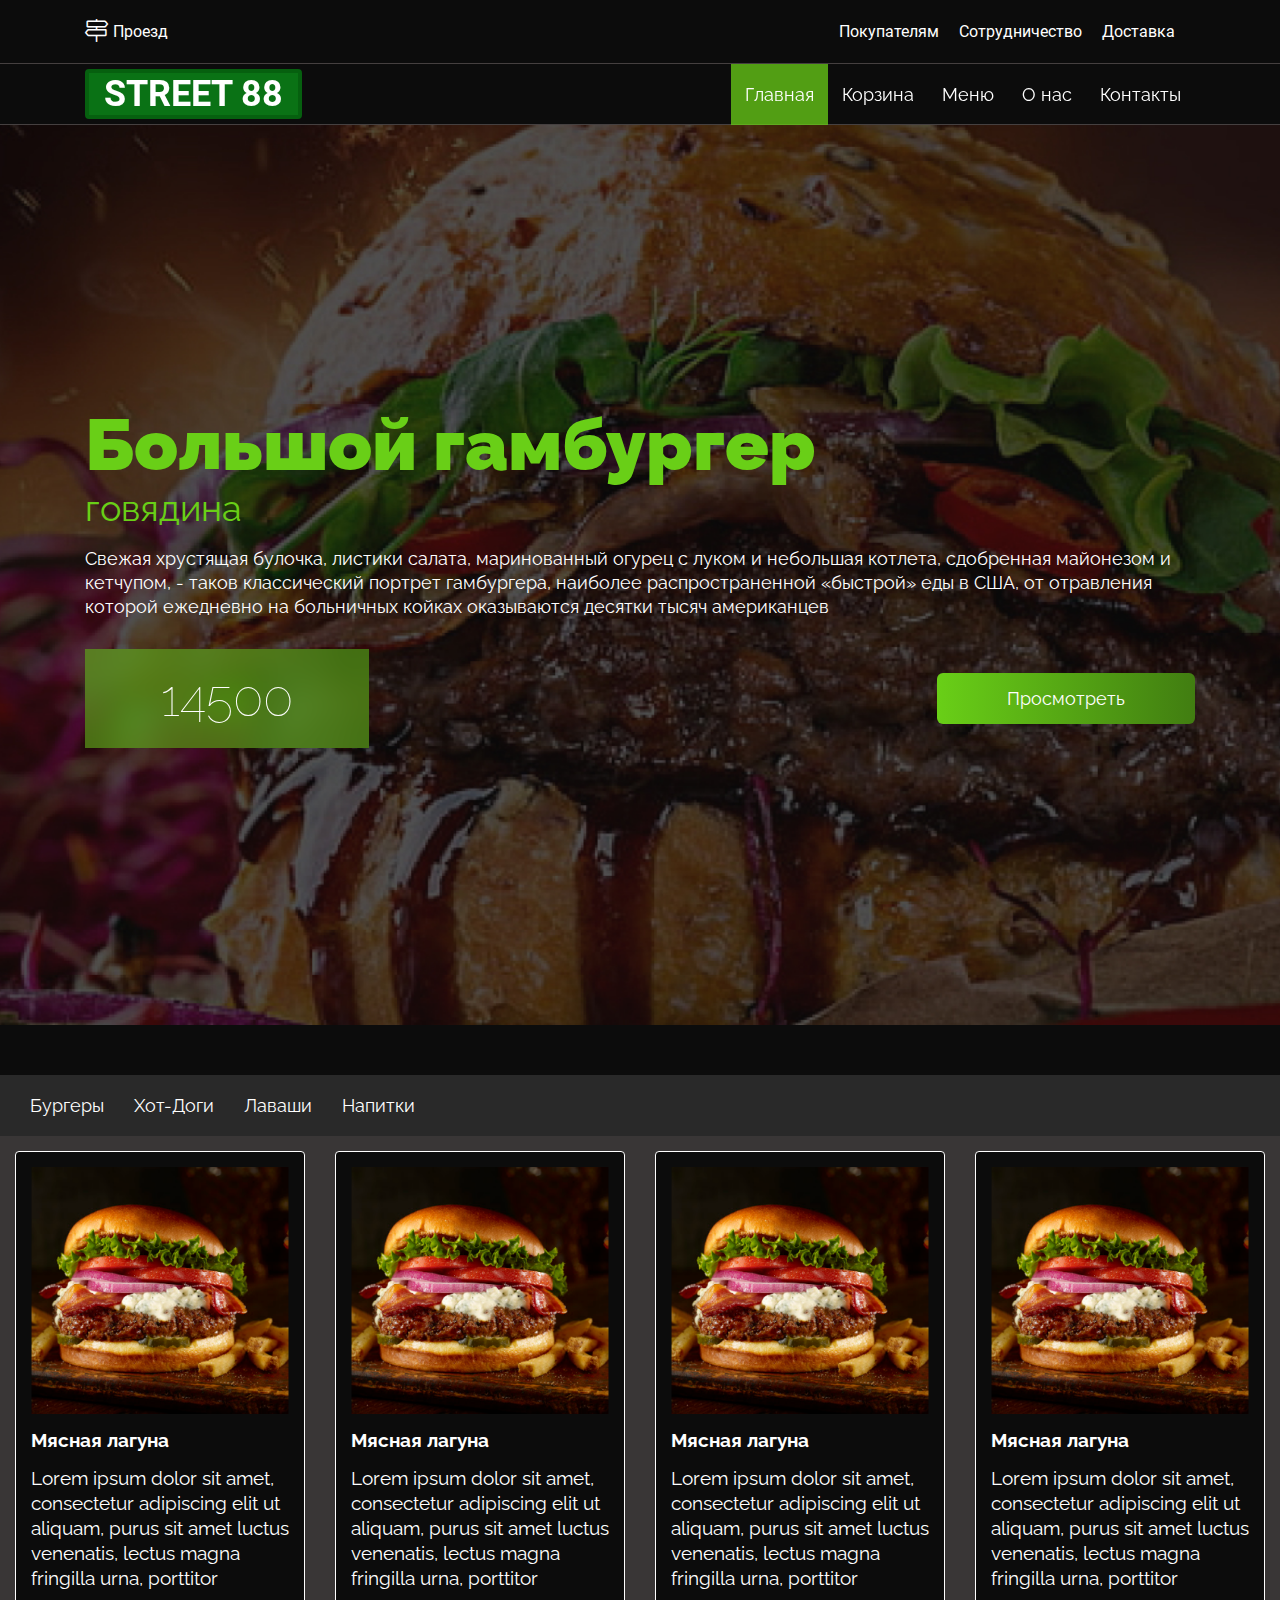
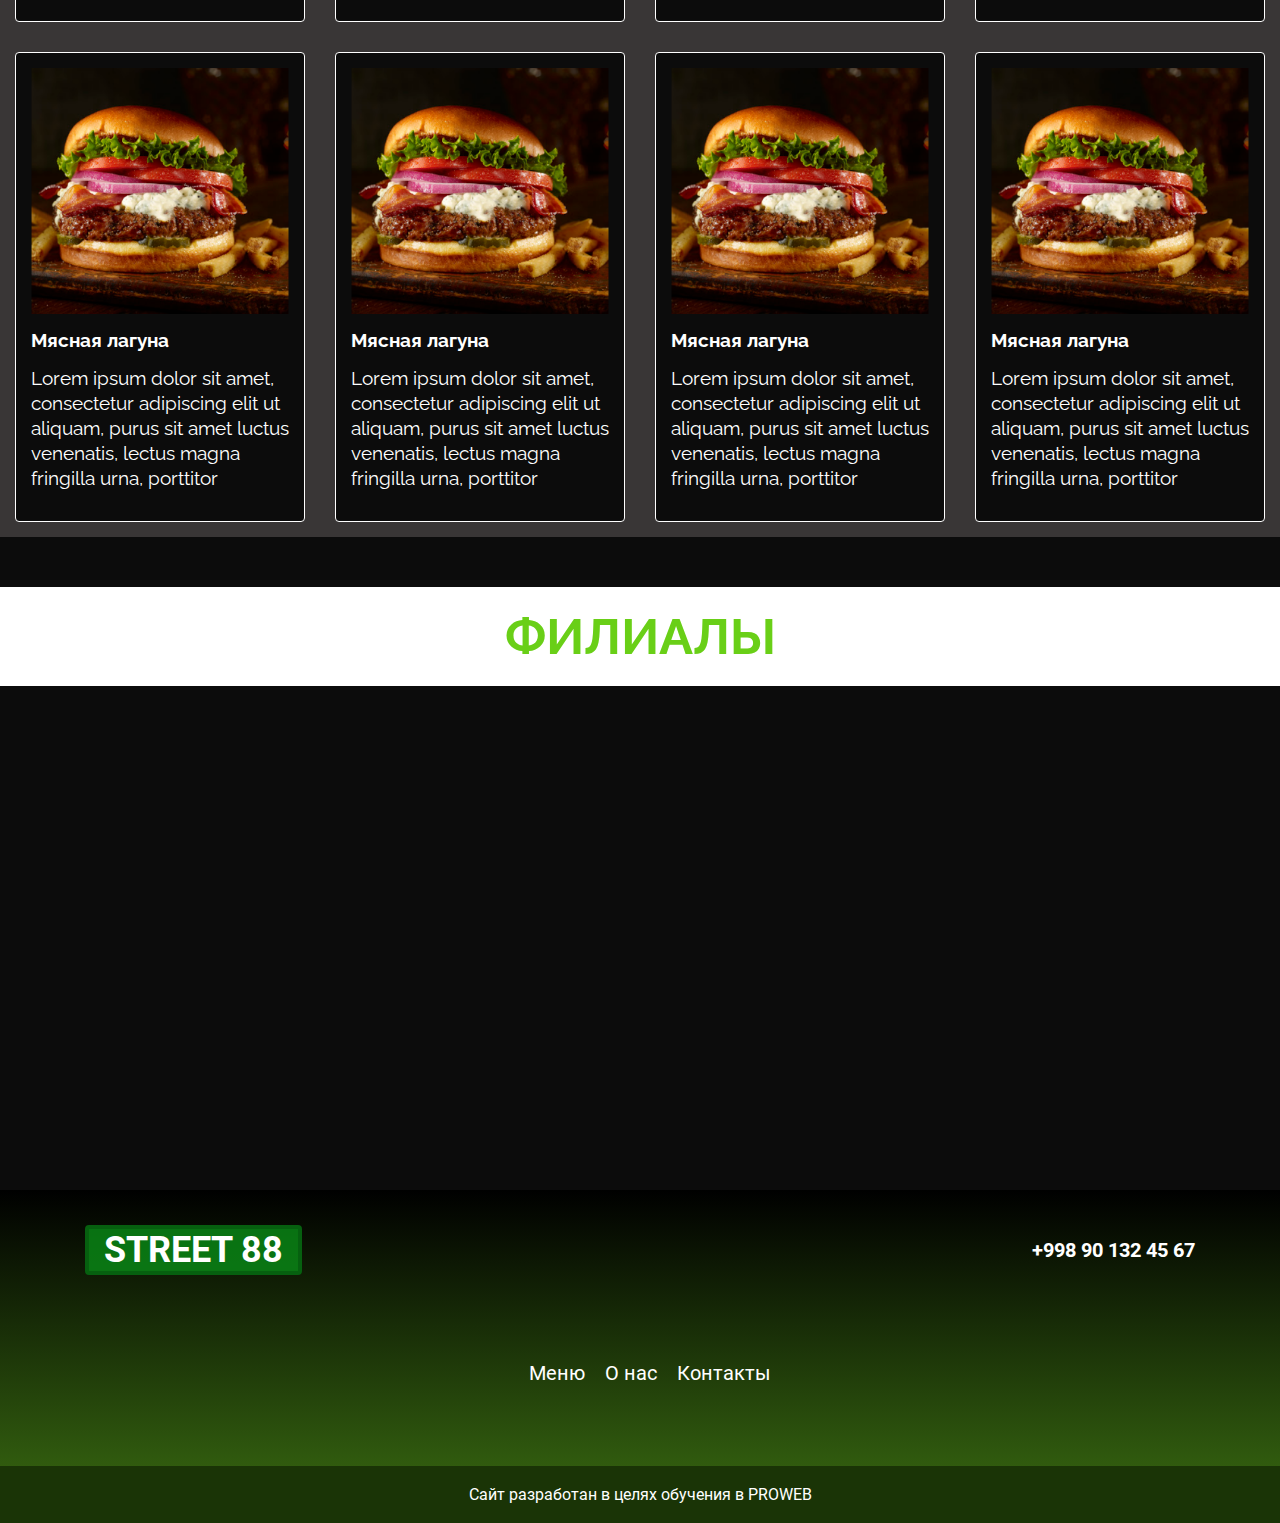
==== index.html @ 74e659b7 "Первое сохранение" ====
<!DOCTYPE html>
<html lang="ru">

<head>
    <meta charset="UTF-8">
    <meta http-equiv="X-UA-Compatible" content="IE=edge">
    <meta name="viewport" content="width=device-width, initial-scale=1.0">
    <title>Street 88</title>
    <link rel="stylesheet" href="style/all.css">
    <link rel="stylesheet" href="style/main.css">
</head>

<body>
    <div class="wrapper">
        <div class="head container">
            <a href="#" class="transit">
                <span  class="icon-map transit_map"></span>
                Проезд
            </a>
            <ul class="info_list">
                <li class="info_item"><a href="#" class="info_link">Покупателям</a></li>
                <li class="info_item"><a href="#" class="info_link">Сотрудничество</a></li>
                <li class="info_item"><a href="#" class="info_link">Доставка</a></li>
            </ul>
        </div>

        <nav class="navbar">
            <div class="container navbar_content">
                <a href="#" class="logo">STREET 88</a>
                <ul class="navbar_list">
                    <li class="nav_item"><a href="#" class="nav_link active">Главная</a></li>
                    <li class="nav_item"><a href="#" class="nav_link">Корзина</a></li>
                    <li class="nav_item"><a href="#" class="nav_link">Меню</a></li>
                    <li class="nav_item"><a href="aboutUs.html" class="nav_link">О нас</a></li>
                    <li class="nav_item"><a href="#" class="nav_link">Контакты</a></li>
                </ul>
            </div>
        </nav>
        <header class="header">
            <div class="container">
                <h1 class="header_title">Большой гамбургер</h1>
                <p class="header_beef">говядина</p>
                <p class="header_desc">Свежая хрустящая булочка, листики салата, маринованный огурец с луком и небольшая
                    котлета, сдобренная майонезом и кетчупом, - таков классический портрет гамбургера, наиболее
                    распространенной «быстрой» еды в США, от отравления которой ежедневно на больничных койках
                    оказываются десятки тысяч американцев</p>
                <div class="price">
                    <div class="header_price">14500</div>
                    <a href="" class="btn">Просмотреть</a>
                </div>
            </div>
        </header>
        <main class="menu">
            <nav class="burger_navbar">
                <ul class="burger_list">
                    <li class="burger_item"><a href="#" class="burger_link">Бургеры</a></li>
                    <li class="burger_item"><a href="#" class="burger_link">Хот-Доги</a></li>
                    <li class="burger_item"><a href="#" class="burger_link">Лаваши</a></li>
                    <li class="burger_item"><a href="#" class="burger_link">Напитки</a></li>
                </ul>
            </nav>
            <div class="burger_content">
                <div class="menu_block">
                    <div class="block_hover">
                        <a href="#" class="icon-cart block_cart"><i class="far fa-cart-plus"></i></a>
                        <img src="images/burger.png" alt="" class="block_img">
                    </div>
                    <h3 class="block_title">Мясная лагуна</h3>
                    <p class="block_desc">Lorem ipsum dolor sit amet, consectetur adipiscing elit ut aliquam, purus sit amet luctus venenatis, lectus magna fringilla urna, porttitor</p>
                </div>
                <div class="menu_block">
                    <div class="block_hover">
                        <a href="#" class="icon-cart block_cart"></a>
                        <img src="images/burger.png" alt="" class="block_img">
                    </div>
                    <h3 class="block_title">Мясная лагуна</h3>
                    <p class="block_desc">Lorem ipsum dolor sit amet, consectetur adipiscing elit ut aliquam, purus sit amet luctus venenatis, lectus magna fringilla urna, porttitor</p>
                </div>
                <div class="menu_block">
                    <div class="block_hover">
                        <a href="#" class="icon-cart block_cart"></a>
                        <img src="images/burger.png" alt="" class="block_img">
                    </div>
                    <h3 class="block_title">Мясная лагуна</h3>
                    <p class="block_desc">Lorem ipsum dolor sit amet, consectetur adipiscing elit ut aliquam, purus sit amet luctus venenatis, lectus magna fringilla urna, porttitor</p>
                </div>
                <div class="menu_block">
                    <div class="block_hover">
                        <a href="#" class="icon-cart block_cart"></a>
                        <img src="images/burger.png" alt="" class="block_img">
                    </div>
                    <h3 class="block_title">Мясная лагуна</h3>
                    <p class="block_desc">Lorem ipsum dolor sit amet, consectetur adipiscing elit ut aliquam, purus sit amet luctus venenatis, lectus magna fringilla urna, porttitor</p>
                </div>
                <div class="menu_block">
                    <div class="block_hover">
                        <a href="#" class="icon-cart block_cart"></a>
                        <img src="images/burger.png" alt="" class="block_img">
                    </div>
                    <h3 class="block_title">Мясная лагуна</h3>
                    <p class="block_desc">Lorem ipsum dolor sit amet, consectetur adipiscing elit ut aliquam, purus sit amet luctus venenatis, lectus magna fringilla urna, porttitor</p>
                </div>
                <div class="menu_block">
                    <div class="block_hover">
                        <a href="#" class="icon-cart block_cart"></a>
                        <img src="images/burger.png" alt="" class="block_img">
                    </div>
                    <h3 class="block_title">Мясная лагуна</h3>
                    <p class="block_desc">Lorem ipsum dolor sit amet, consectetur adipiscing elit ut aliquam, purus sit amet luctus venenatis, lectus magna fringilla urna, porttitor</p>
                </div>
                <div class="menu_block">
                    <div class="block_hover">
                        <a href="#" class="icon-cart block_cart"></a>
                        <img src="images/burger.png" alt="" class="block_img">
                    </div>
                    <h3 class="block_title">Мясная лагуна</h3>
                    <p class="block_desc">Lorem ipsum dolor sit amet, consectetur adipiscing elit ut aliquam, purus sit amet luctus venenatis, lectus magna fringilla urna, porttitor</p>
                </div>
                <div class="menu_block">
                    <div class="block_hover">
                        <a href="#" class="icon-cart block_cart"></a>
                        <img src="images/burger.png" alt="" class="block_img">
                    </div>
                    <h3 class="block_title">Мясная лагуна</h3>
                    <p class="block_desc">Lorem ipsum dolor sit amet, consectetur adipiscing elit ut aliquam, purus sit amet luctus venenatis, lectus magna fringilla urna, porttitor</p>
                </div>
            </div>
        </main>
        <div class="map">
            <h3 class="filial">ФИЛИАЛЫ</h3>
                <iframe class="map_view" src="https://www.google.com/maps/embed?pb=!1m18!1m12!1m3!1d2996.707806973669!2d69.28840151481988!3d41.315219708429865!2m3!1f0!2f0!3f0!3m2!1i1024!2i768!4f13.1!3m3!1m2!1s0x38aef4d376395311%3A0x2f977e6f6b98ad7!2sStreet77!5e0!3m2!1sru!2s!4v1632076615047!5m2!1sru!2s" width="600" height="450" style="border:0;" allowfullscreen="" loading="lazy"></iframe>
        </div>
        <footer class="footer">
            <div class="footer_content">
                <div class="container">
                    <div class="footer_logo">
                        <a href="#" class="logo">STREET 88</a>
                        <a href="tel:+998 90 132 45 67" class="contact_link">+998 90 132 45 67 </a>
                    </div>
                    <nav class="footer_navbar">
                        <ul class="footer_list">
                            <li class="footer_item"><a href="#" class="footer_link">Меню</a></li>
                            <li class="footer_item"><a href="#" class="footer_link">О нас</a></li>
                            <li class="footer_item"><a href="#" class="footer_link">Контакты</a></li>
                        </ul>
                    </nav>
                </div>
                <div class="footer_info">Сайт разработан в целях обучения в PROWEB</div>
            </div>
        </footer>
    </div>
</body>

</html>
---- style/main.css ----
/* Root style sheet */
@import 'fonts.css';
@import 'icon.css';

:root {
    --font_Rob: 'Roboto';
    --font_Rale: 'Raleway';
    --font_Awesome: "Font Awesome 5 Pro";
    --text: #FFFFFF;
    --main-text: #69CF17;
    --logo: rgba(10, 148, 24, 0.75);
    

}

* {
    padding: 0;
    margin: 0;
    box-sizing: border-box;
}

.wrapper {
    background: #0c0c0c;
}

.wrapper *::before {
    font-family: var(--font_Awesome);
}
.icon-cart{
    display: flex;
    justify-content: center;
}
.container {
    max-width: 1140px;
    width: 100%;
    padding: 0 15px;
    margin: auto;
}

a {
    text-decoration: none;
}

ul {
    list-style: none;
}

/* HEAD */

.head {
    padding-top: 18px;
    padding-bottom: 18px;
    display: flex;
    justify-content: space-between;
    align-items: center;
}

.transit {
    display: flex;
    color: var(--text);
    font-family: var(--font_Rob);
    align-items: center;
    font-size: 16px;
}

.info_item {
    display: flex;
    align-items: center;
    justify-content: center;
}

.transit_map {
    font-size: 23px;
    margin-right: 5px;
}

.info_list {
    display: flex;
}

.info_link {
    font-size: 16px;
    color: var(--text);
    font-family: var(--font_Rob);
    font-weight: 400;
    margin-right: 20px;
}

/* Navigation */
.navbar {
    width: 100%;
    border-bottom: 1px solid rgba(125, 115, 115, 0.5);
    border-top: 1px solid rgba(125, 115, 115, 0.5);
    position: sticky;
    backdrop-filter: blur(15px);
    top: 0;
    z-index: 10;
}

.navbar_content {
    display: flex;
    justify-content: space-between;
    align-items: center;
}

.logo {
    font-size: 36px;
    font-family: var(--font_Rob);
    font-weight: 700;
    color: var(--text);
    background: var(--logo);
    justify-content: center;
    display: block;
    width: max-content;
    border: 4px solid #06600F;
    border-radius: 4px;
    margin: 5px 0;
    padding: 0 15px;
}

.navbar_list {
    display: flex;
    align-items: center;
    justify-content: center;
}

.nav_link {
    font-size: 18px;
    font-family: var(--font_Rale);
    color: var(--text);
    padding: 20px 14px;
}

.nav_link:hover,
.nav_link.active {
    background: rgba(105, 207, 23, 0.75);
    width: max-content;
    transition: 500ms;
}

/* Header */
.header {
    background: url(../images/header.jpg) no-repeat center center;
    background-size: cover;
    width: 100%;
    min-height: 100vh;
    display: flex;
    justify-content: center;
    align-items: center;
}

.header_title {
    font-size: 72px;
    font-family: var(--font_Rale);
    font-weight: 900;
    color: var(--main-text);
}

.header_beef {
    font-size: 36px;
    font-family: var(--font_Rale);
    font-weight: 400;
    color: var(--main-text);
}

.header_desc {
    font-size: 18px;
    font-family: var(--font_Rale);
    font-weight: 400;
    color: var(--text);
    line-height: 24px;
    margin-top: 18px;
}

.price {
    margin-top: 30px;
    display: flex;
    flex-wrap: wrap;
    justify-content: space-between;
    align-items: center;
}

.header_price {
    font-size: 50px;
    font-family: var(--font_Rale);
    font-weight: 100;
    color: var(--text);
    background: rgba(105, 207, 23, 0.5);
    backdrop-filter: blur(15px);
    padding: 37px 76px;
    line-height: 25px;
}

.btn {
    font-size: 18px;
    font-family: var(--font_Rale);
    font-weight: 400;
    color: var(--text);
    padding: 15px 70px;
    background: linear-gradient(90deg, #69CF17 0%, #417D11 100%);
    text-align: center;
    border-radius: 6px;
}

/* Menu */
.menu {
    display: flex;
    flex-direction: column;
    margin: 50px 0;
}

.burger_navbar {
    /* top: 63px;
    z-index: 1; */
    background: #292929;
    overflow-x: auto;
}

.burger_list {
    display: flex;
    font-size: 18px;
    font-family: var(--font_Rale);
    font-weight: 400;
}

.burger_item {
    margin-left: 30px;

}

.burger_link {
    color: var(--text);
    display: flex;
    align-items: center;
    padding: 20px 0;
    position: relative;
    justify-content: center;
}

.burger_link:after {
    content: '';
    position: absolute;
    bottom: 0;
    width: 0;
    height: 1px;
    background: var(--text);
    transition: 200ms;
}

.burger_link:hover::after {
    width: 100%;
}

.burger_content {
    width: 100%;
    display: grid;
    grid-template-columns: repeat(4, 1fr);
    gap: 30px;
    background: #393636;
    justify-content: center;
    padding: 15px;
}

.block_img{
    width: 100%;
}

.menu_block {
    display: flex;
    flex-direction: column;
    padding: 15px;
    border-radius: 4px;
    border: 1px solid var(--text);
    position: relative;
    background: #0C0C0C;
}

.block_hover {
    position: relative;
    display: flex;
}

.block_cart {
    position: absolute;
    font-size: 60px;
    color: var(--text);
    background: rgba(105, 207, 23, 0.9);
    width: 100%;
    height: 100%;
    justify-content: center;
    align-items: center;
    opacity: 0;
    transition: 500ms;
}

.block_cart:hover {
    opacity: 1;
}

.block_omg {
    width: 100%;
    height: 100%;
}

.block_title {
    font-size: 19px;
    font-family: var(--font_Rale);
    font-weight: 700;
    color: var(--text);
    margin: 15px 0;
    -webkit-line-clamp: 4;
}

.block_desc {
    font-size: 19px;
    font-family: var(--font_Rale);
    font-weight: 400;
    color: var(--text);
    margin: 0 0 15px;
    line-height: 25px;
}

/* map */

.filial {
    background: var(--text);
    font-size: 50px;
    font-family: var(--font_Rale);
    font-weight: 700;
    color: var(--main-text);
    padding: 20px 0;
    text-align: center;
}

.map_view {
    width: 100%;
    height: 500px;
}

/* FOOTER */

.footer {
    width: 100%;
    background: linear-gradient(180deg, #000000 0%, rgba(105, 207, 23, 0.5) 100%);
    ;
}

.footer_content {
    display: flex;
    flex-direction: column;
    padding: 30px 0 0;
}

.footer_logo {
    display: flex;
    justify-content: space-between;
    align-items: center;
}

.contact_link {
    font-size: 20px;
    font-family: var(--font_Rob);
    font-weight: 700;
    color: var(--text);
}

.footer_navbar {
    margin: 81px 0;
}

.footer_list {
    display: flex;
    align-items: center;
    justify-content: center;
    font-size: 20px;
    font-family: var(--font_Rob);
    font-weight: 400;
}

.footer_item {
    margin-left: 20px;
}

.footer_link {
    color: var(--text);
}

.footer_info {
    width: 100%;
    background: #1A3406;
    padding: 19px 0;
    text-align: center;
    font-size: 16px;
    font-family: var(--font_Rob);
    font-weight: 400;
    color: var(--text);
}

/* About */
.street88 {
    width: 100%;
    background: #000;
}


.street_content{
    position: relative;
}

.street_img{
    background:  linear-gradient(0deg, rgba(12, 12, 12, 0.44), rgba(12, 12, 12, 0.44));

}

.street_title{
    font-size: 55px;
    font-family: var(--font_Rale);
    font-weight: 700;
    color: rgba(105, 207, 23, 0.7);
    text-transform: uppercase;
    position: absolute;
    top: 20%;
    left: 38%;
    text-shadow: 0 0 15px rgba(191, 171, 171, 0.4);
}

.street_desc{
    font-size: 18px;
    font-family: var(--font_Rale);
    font-weight: 700;
    color: var(--text);
    text-align: justify;
    padding: 30px 0 0;
    line-height: 25px;
}
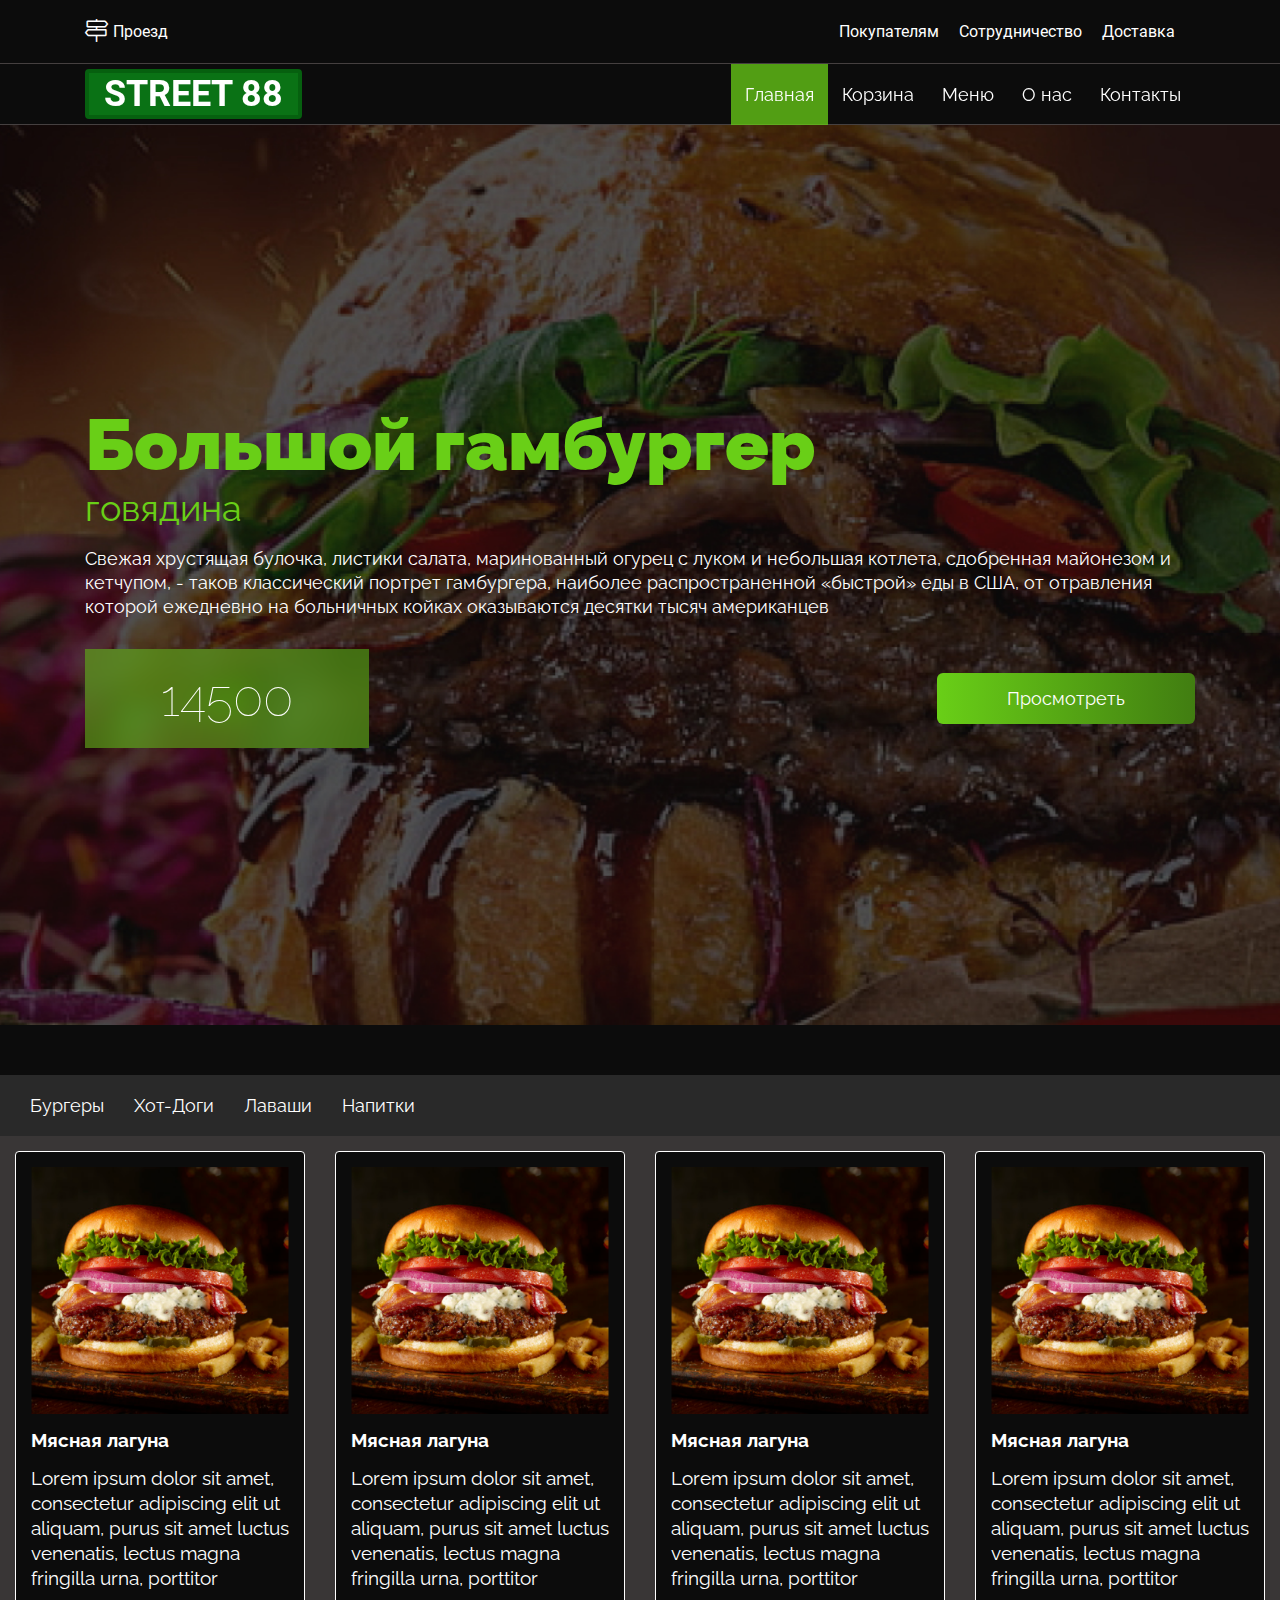
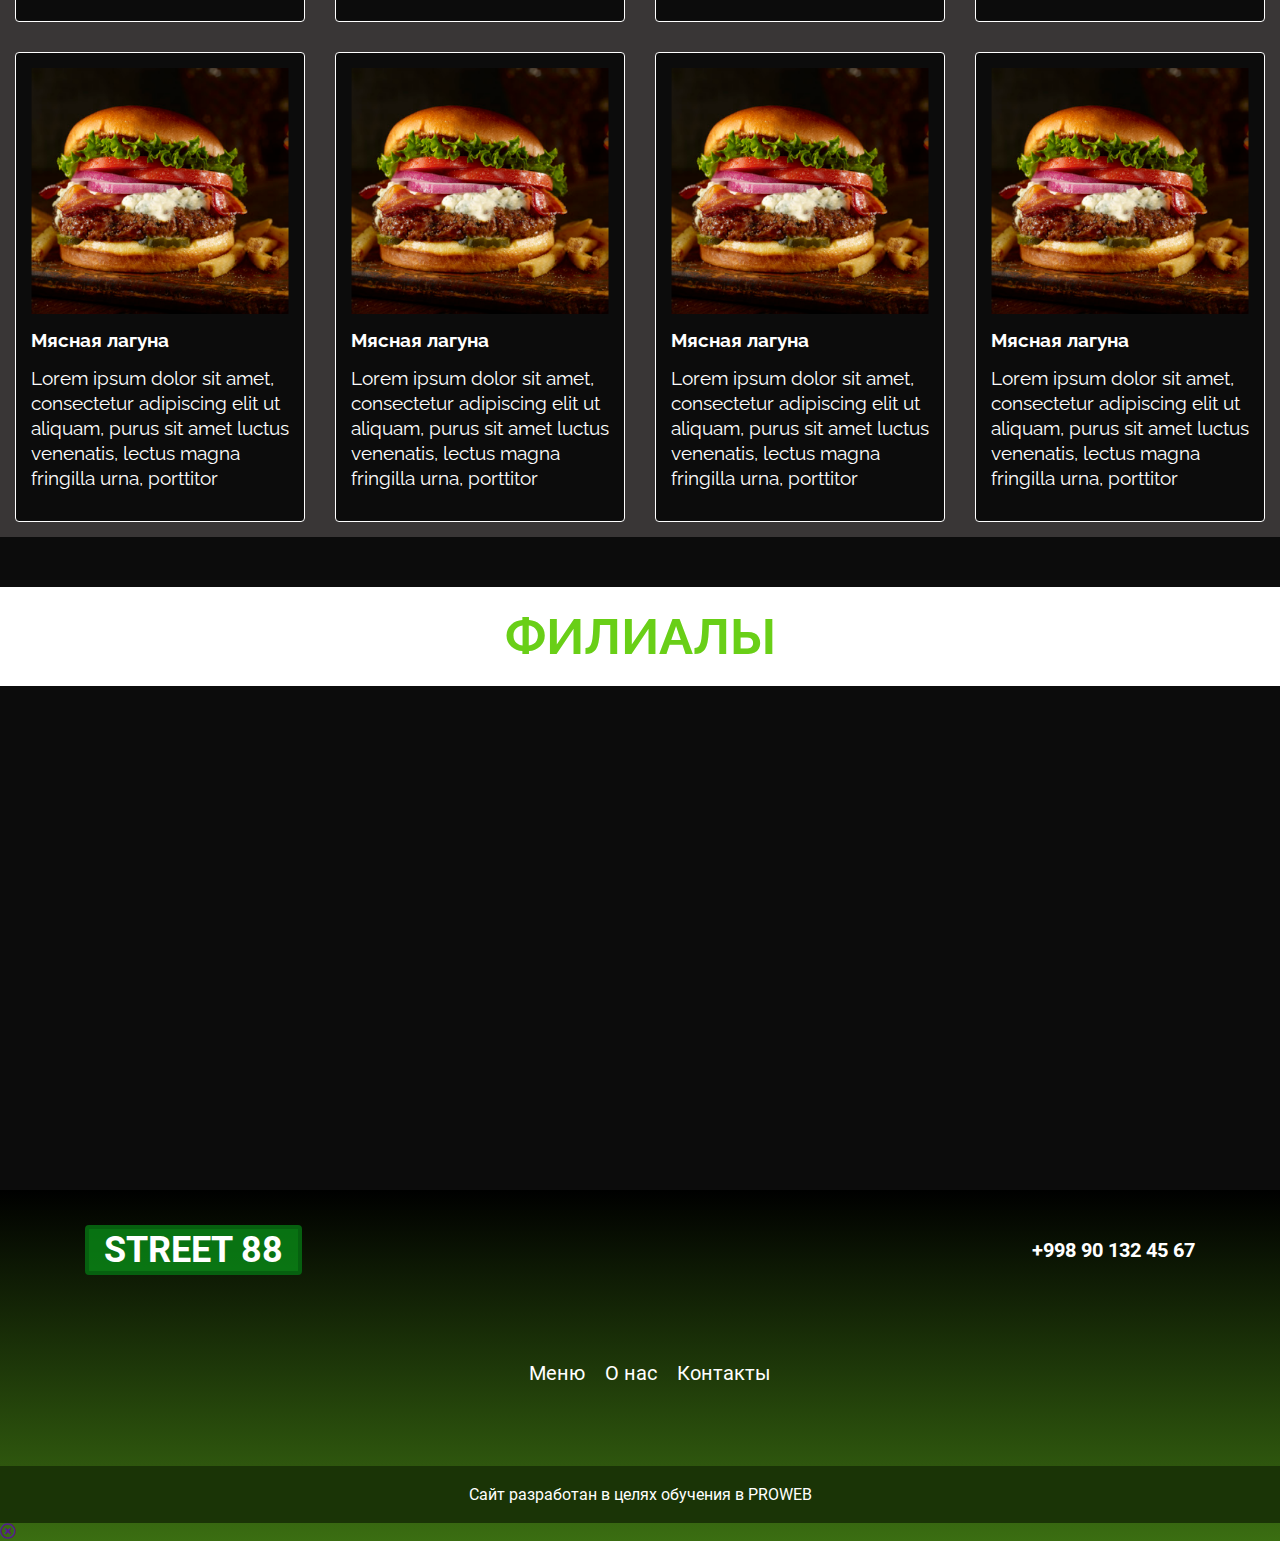
==== commit f2e68941: "modal html" ====
--- a/index.html
+++ b/index.html
@@ -147,6 +147,10 @@
                 </div>
                 <div class="footer_info">Сайт разработан в целях обучения в PROWEB</div>
             </div>
+            <div class="window" id="win"></div>
+            <form action="" class="window__form">
+                <a href="" class="window__btn-close"><i class="far fa-times-circle"></i></a>
+            </form>
         </footer>
     </div>
 </body>
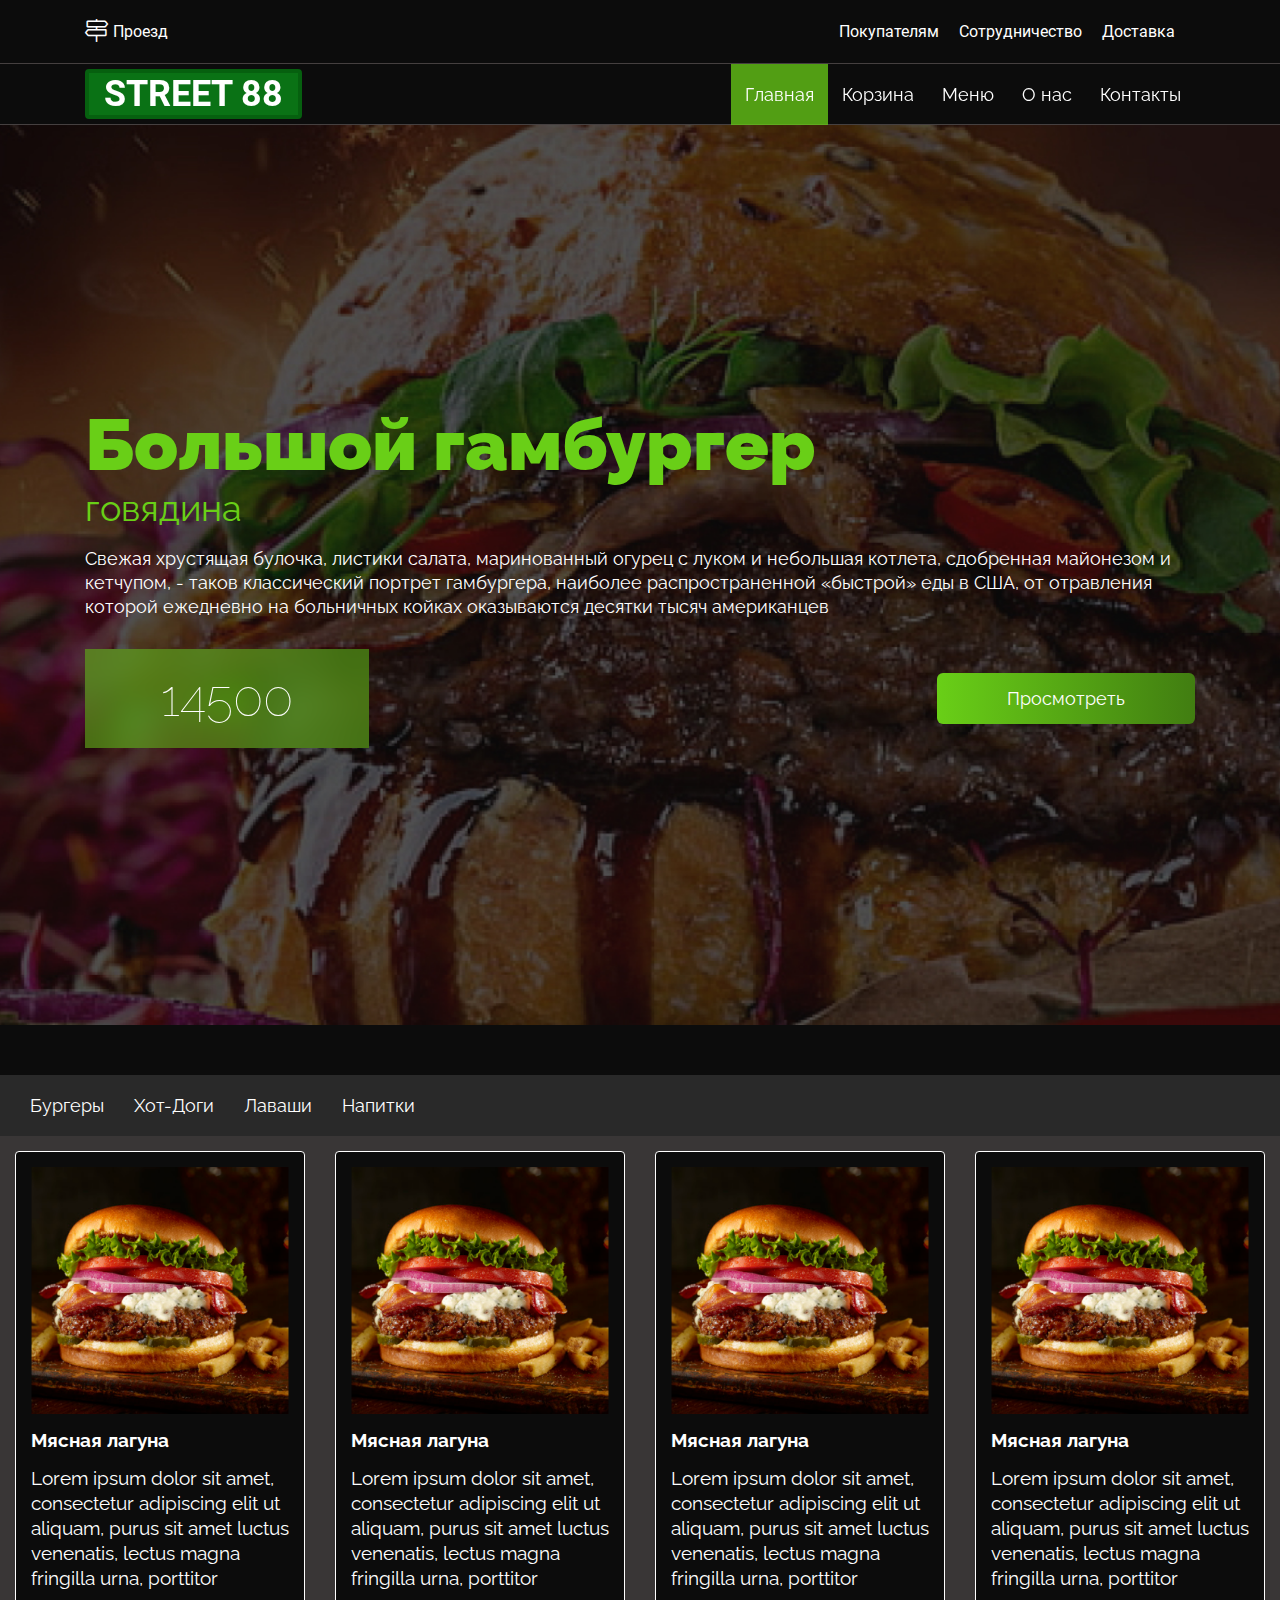
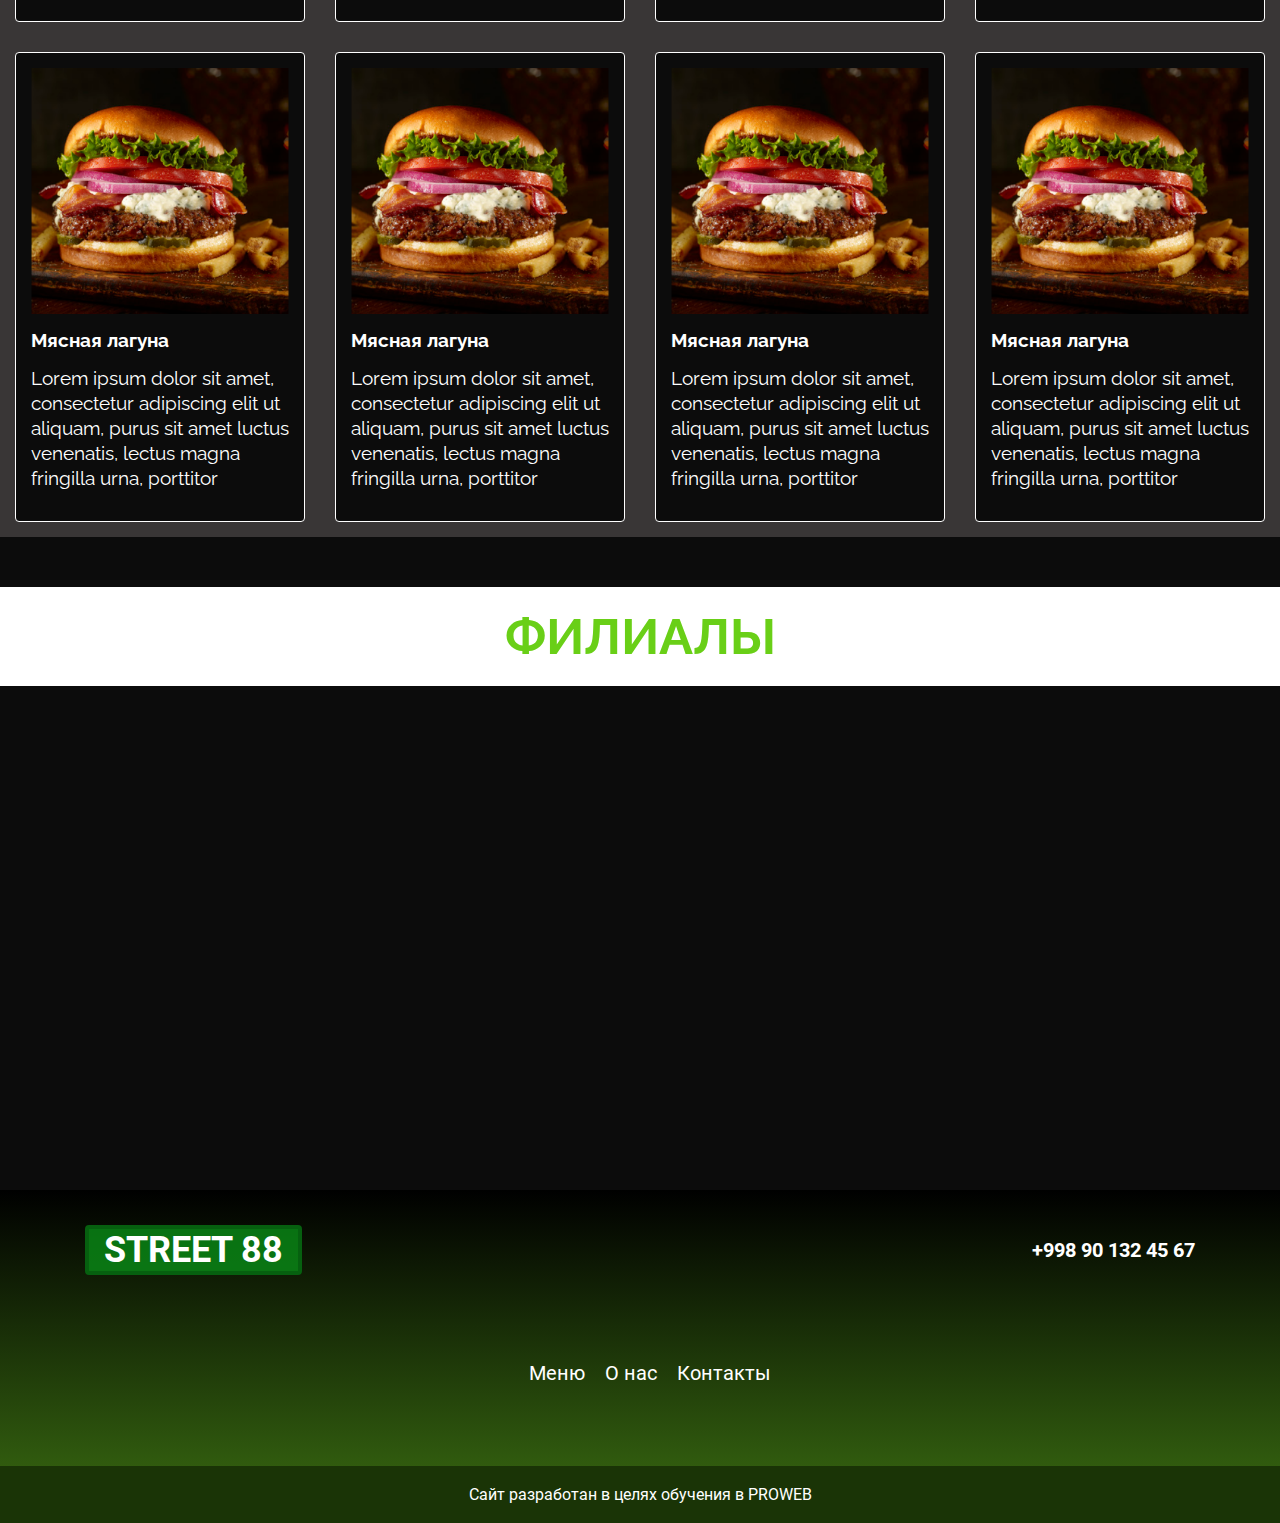
==== commit 967240d2: "modal css" ====
--- a/index.html
+++ b/index.html
@@ -26,7 +26,7 @@
 
         <nav class="navbar">
             <div class="container navbar_content">
-                <a href="#" class="logo">STREET 88</a>
+                <a href="#win" class="logo">STREET 88</a>
                 <ul class="navbar_list">
                     <li class="nav_item"><a href="#" class="nav_link active">Главная</a></li>
                     <li class="nav_item"><a href="#" class="nav_link">Корзина</a></li>
@@ -147,10 +147,11 @@
                 </div>
                 <div class="footer_info">Сайт разработан в целях обучения в PROWEB</div>
             </div>
-            <div class="window" id="win"></div>
+            <div class="window" id="win">
             <form action="" class="window__form">
                 <a href="" class="window__btn-close"><i class="far fa-times-circle"></i></a>
             </form>
+        </div>
         </footer>
     </div>
 </body>
--- a/style/main.css
+++ b/style/main.css
@@ -432,4 +432,29 @@
     text-align: justify;
     padding: 30px 0 0;
     line-height: 25px;
+}
+
+.window{
+    background: rgba(0, 0, 0, 0.4);
+    width: 100%;
+    height: 100vh;
+    position: fixed;
+    top: 0;
+    left: 0;
+    display: flex;
+    justify-content: center;
+    align-items: center;
+    display: none;
+}
+
+.window__form{
+    width: 400px;
+    height: 400px;
+    border-radius: 10px;
+    background: #fff;
+    padding: 20px;
+}
+
+.window:target{
+    display: flex;
 }